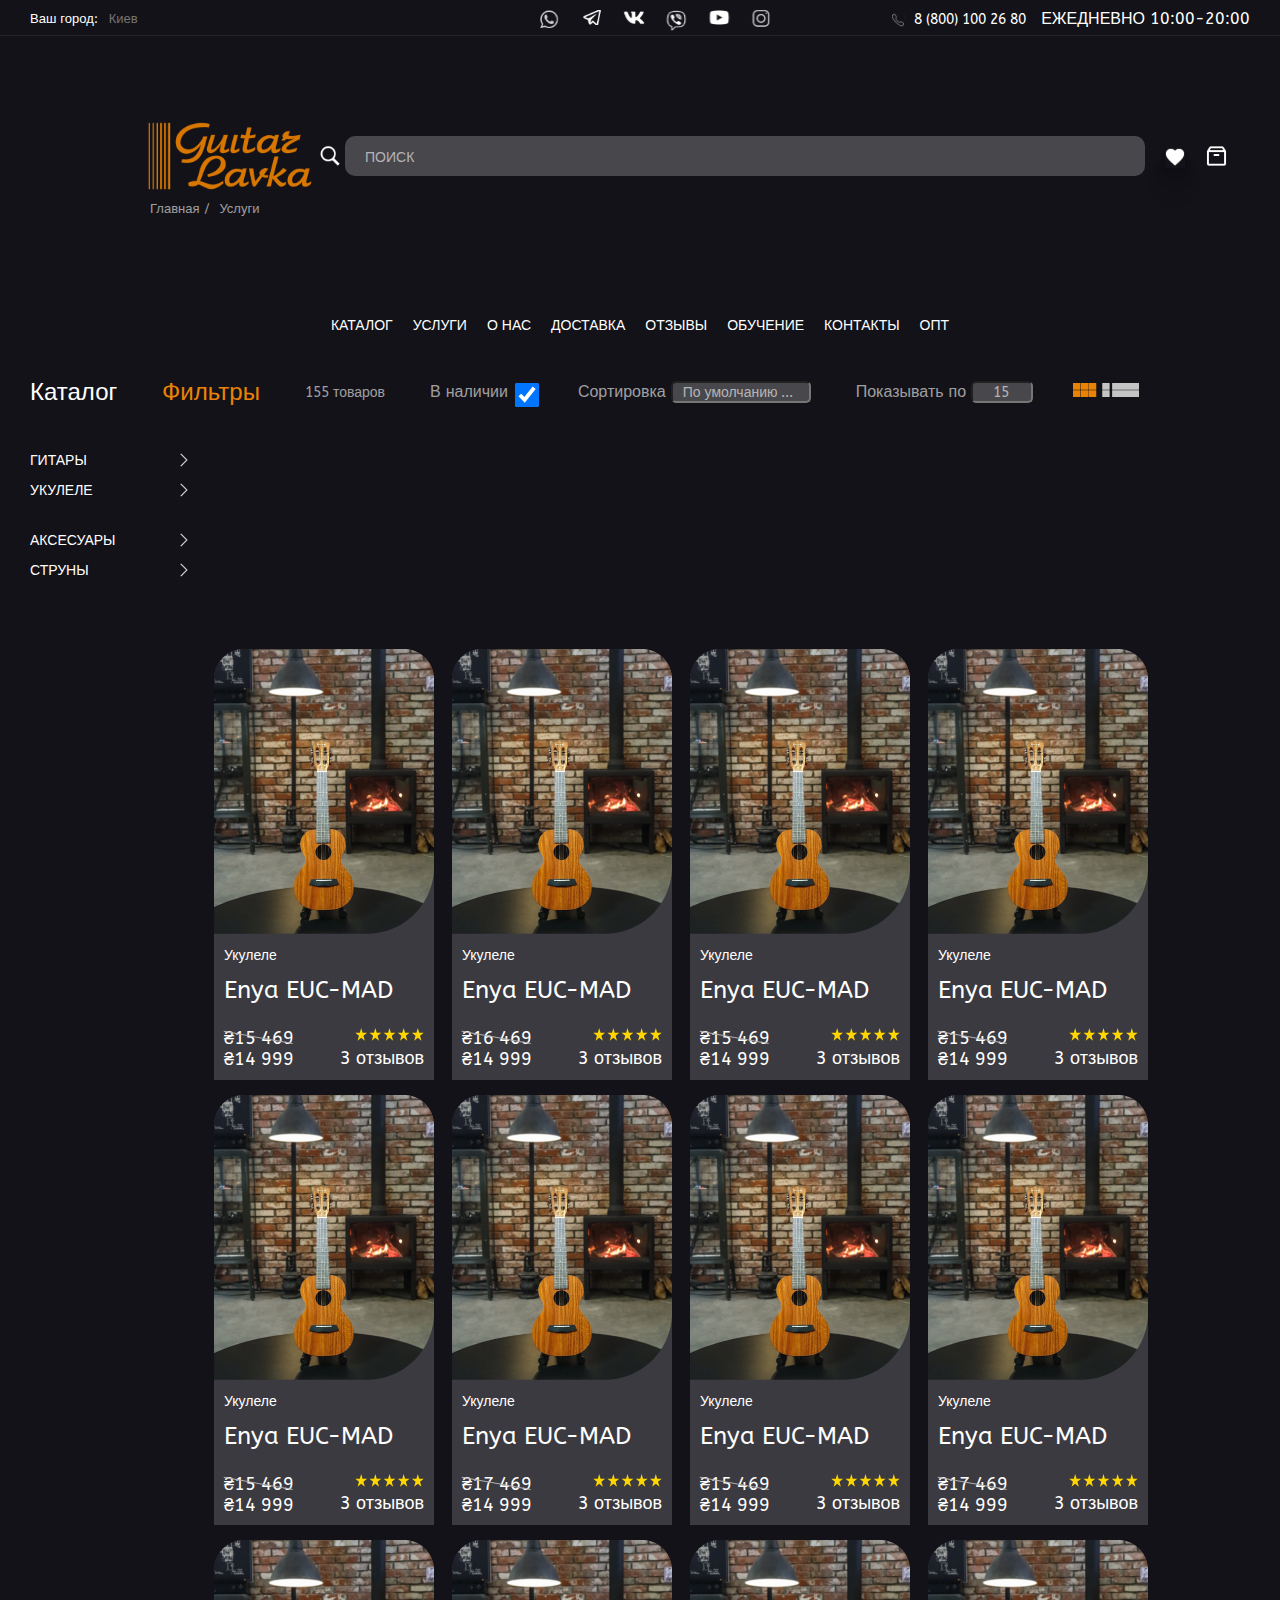
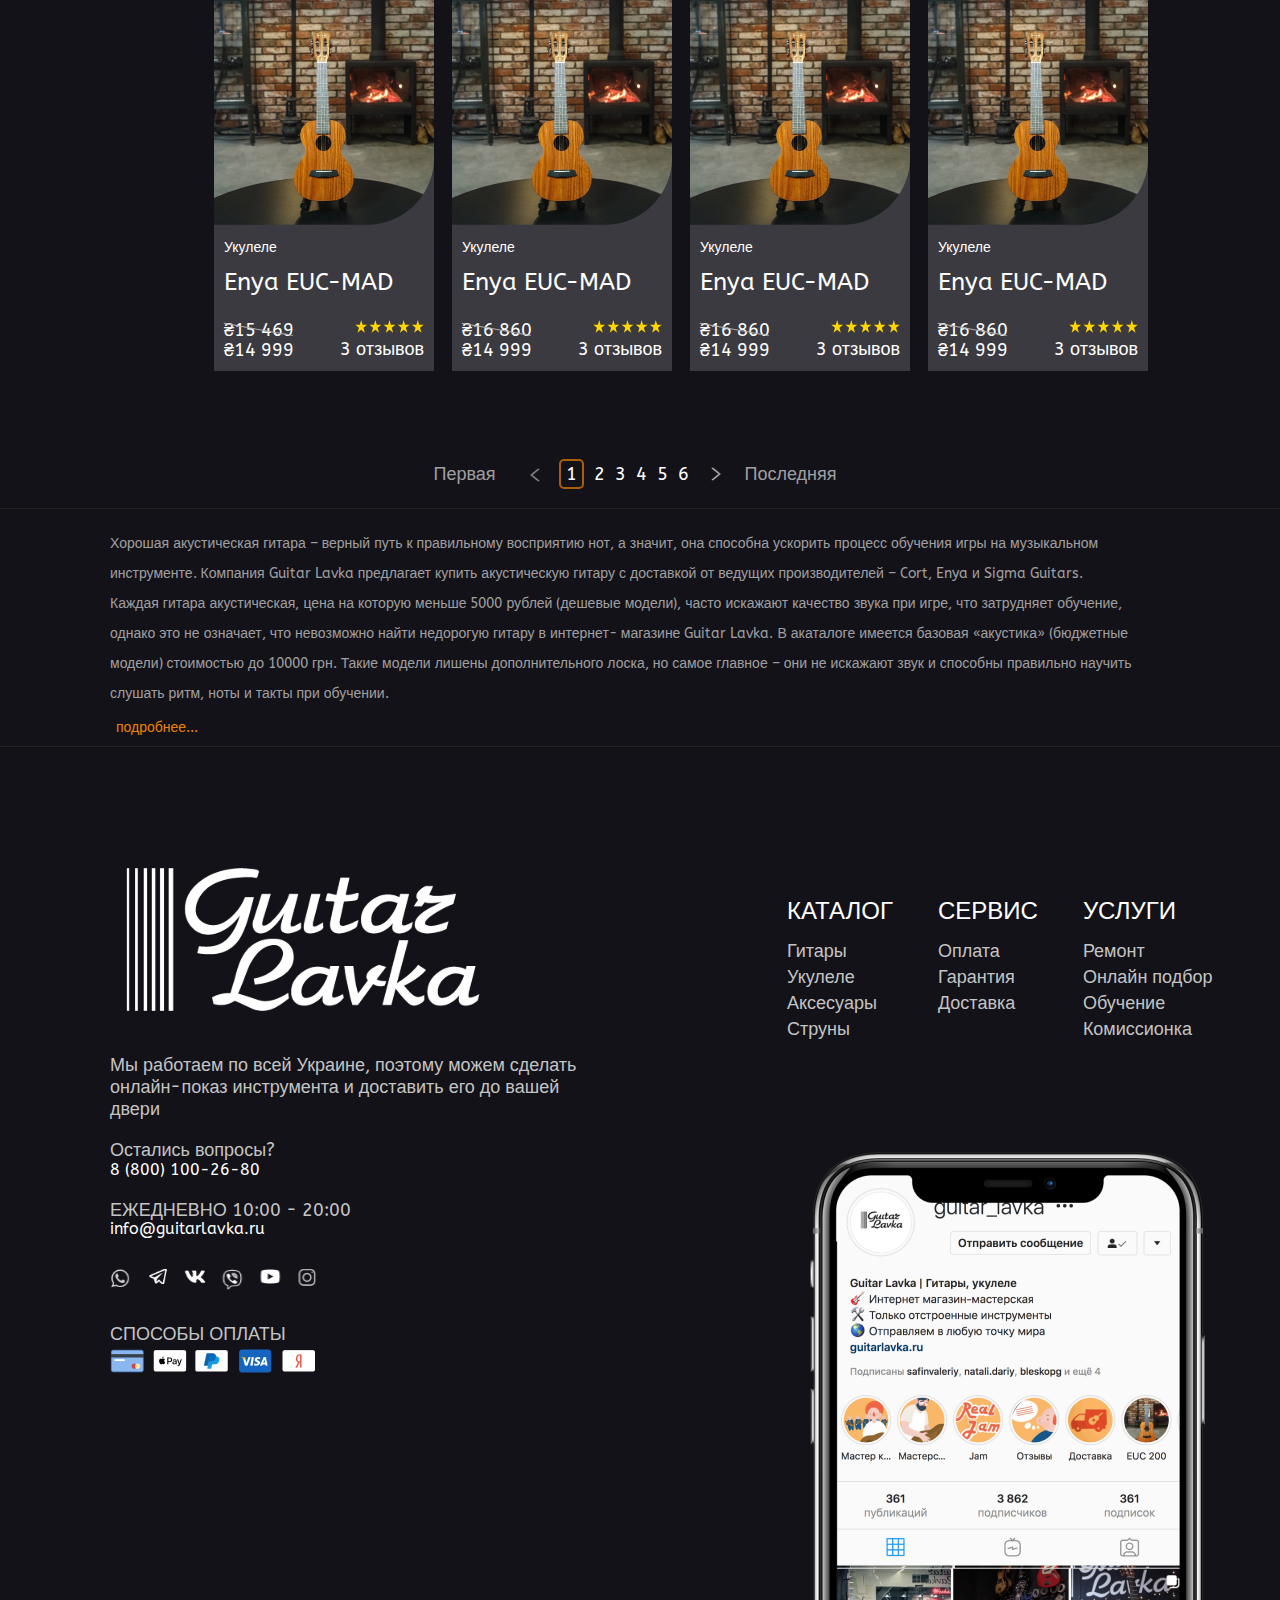
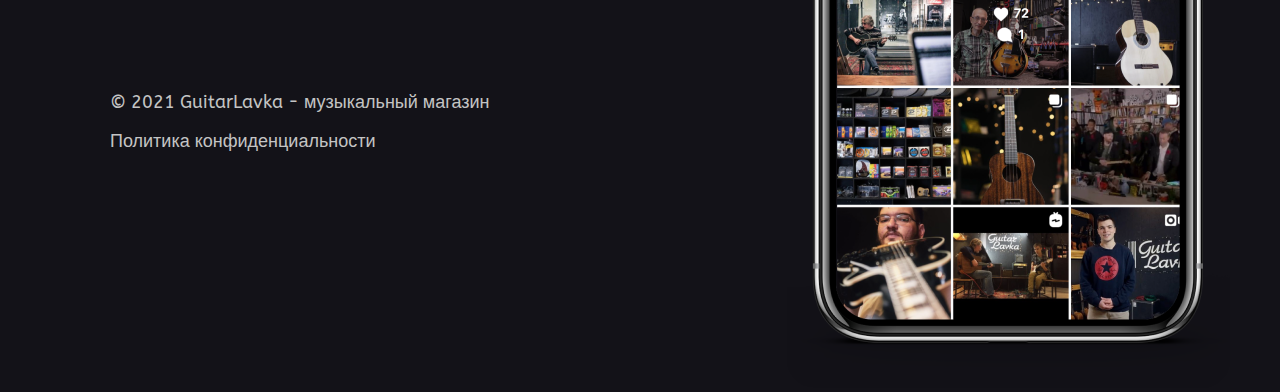
==== catalog.html @ f37e1b44 "Add files via upload" ====
<!DOCTYPE html>
<html lang="ru">

<head>
	<meta charset="UTF-8">
	<meta name="viewport" content="width=device-width, initial-scale=1.0">
	<meta http-equiv="X-UA-Compatible" content="ie=edge">
	<title>Catalog</title>
	<link rel="preconnect" href="https://fonts.googleapis.com">
	<link rel="preconnect" href="https://fonts.gstatic.com" crossorigin>
	<link href="https://fonts.googleapis.com/css2?family=ABeeZee&family=Doppio+One&display=swap" rel="stylesheet">
	<link rel="stylesheet" href="css/style.min.css">
</head>

<body>

	<header class="header">
		<div class="header__content">
			<div class="header__content-input">
				<form action="#" class="header__search-form">Ваш город:
					<input type="text" class="header__input" placeholder="Киев">
				</form>
			</div>
			<div class="header__socials">
				<ul class="header__socials-box">
					<li class="header__socials-list"><a href="#" class="header__socials-link">
							<img src="images/whatsapp.svg" alt="photo" class="footer__socials-img">
						</a></li>
					<li class="header__socials-list"><a href="#" class="header__socials-link">
							<img src="images/telegram.svg" alt="photo" class="footer__socials-img">
						</a></li>
					<li class="header__socials-list"><a href="#" class="header__socials-link">
							<img src="images/vkontakte.svg" alt="photo" class="footer__socials-img">
						</a></li>
					<li class="header__socials-list"><a href="#" class="header__socials-link">
							<img src="images/viber.svg" alt="photo" class="footer__socials-img">
						</a></li>
					<li class="header__socials-list"><a href="#" class="header__socials-link">
							<img src="images/youtube.svg" alt="photo" class="footer__socials-img">
						</a></li>
					<li class="header__socials-list"><a href="#" class="header__socials-link">
							<img src="images/instagram.svg" alt="photo" class="footer__socials-img">
						</a></li>
				</ul>
			</div>
			<div class="header__worktime">
				<a href="tel:88001002680" class="header__worktime-link"> 8 (800) 100 26 80</a> ЕЖЕДНЕВНО 10:00-20:00 </li>
			</div>
		</div>
	</header>
	<section class="header__container">
		<div class="container">
			<div class="header__container-page header__container-catalog">
				<div class="header__page-logo">
					<img src="images/guitar-logo.svg" alt="guitar-logo" class="page-logo page__logo-catalog">
				</div>
				<div class="header__page-box">
					<form action="#" class="header__container-form header__catalog-form">
						<input type="text" class="header__box-input header__catalog-input" placeholder="ПОИСК">
					</form>
				</div>
				<div class="header__page-widget catalog__page-widget">
					<div class="page__widget-heart">
						<img src="images/widget-heart.svg" alt="widget" class="widget-heart" id="root">
					</div>
					<div class="page__widget-box">
						<img src="images/widget-box.svg" alt="widget" class="widgetbox">
					</div>
				</div>
			</div>
			<div class="header-catalog__page-menu">
				<ul class="page-catalog__menu-box">
					<li class="catalog__menu-list">
						<a href="index.html" class="page-catalog__menu-link">Главная</a>
					</li>
					<li class="catalog__menu-list"><span>/</span>
						<a href="#" class="page-catalog__menu-link">Услуги</a>
					</li>
				</ul>
				<nav class="header__page-menu catalog__vertical-menu">
					<ul class="page__menu-box">
						<li class="page__menu-list">
							<a href="catalog.html" class="page__menu-link">КАТАЛОГ</a>
						</li>
						<li class="page__menu-list">
							<a href="#" class="page__menu-link">УСЛУГИ</a>
						</li>
						<li class="page__menu-list">
							<a href="#" class="page__menu-link">О НАС</a>
						</li>
						<li class="page__menu-list">
							<a href="#" class="page__menu-link">ДОСТАВКА</a>
						</li>
						<li class="page__menu-list">
							<a href="#" class="page__menu-link">ОТЗЫВЫ</a>
						</li>
						<li class="page__menu-list">
							<a href="#" class="page__menu-link">ОБУЧЕНИЕ</a>
						</li>
						<li class="page__menu-list">
							<a href="#" class="page__menu-link">КОНТАКТЫ</a>
						</li>
						<li class="page__menu-list">
							<a href="#" class="page__menu-link">ОПТ</a>
						</li>
					</ul>
					<div class="box-menu">
						<div class="btnb not-active">
							<span class="burger__menu"></span>
							<span class="burger__menu"></span>
							<span class="burger__menu"></span>
						</div>
					</div>
				</nav>
			</div>
		</div>
	</section>
<section class="catalog">
		<div class="catalog__content-inner">
			<div class="filters__content-title">
				<h3 class="catalog__caption">Каталог</h3>
			</div>
			<div class="catalog__content-one">
				<div class="catalog__content-sidebar">
					<div class="catalog__content-sidebar--title">
						<h4 class="catalog__title-content">ГИТАРЫ</h4>
					</div>
					<div class="catalog__content-sidebar--img">
						<img src="images/catalog-icon-up.png" alt="photo" class="catalog__content-icon--up">
						<img src="images/catalog-icon-down.png" alt="photo" class="catalog__content-icon--down">
					</div>
				</div>
				<ul class="catalog__content-box--guitar">
					<li class="catalog__content-list">
						<a href="#" class="catalog__content-link">Takamine</a>
					</li>
					<li class="catalog__content-list">
						<a href="#" class="catalog__content-link">Yamaha</a>
					</li>
					<li class="catalog__content-list">
						<a href="#" class="catalog__content-link">Gibson</a>
					</li>
				</ul>
				<div class="catalog__content-sidebar">
					<div class="catalog__content-sidebar--title">
						<h4 class="catalog__title-content">УКУЛЕЛЕ</h4>
					</div>
					<div class="catalog__content-sidebar--img">
						<img src="images/catalog-icon-up.png" alt="photo" class="catalog__content-sidebar--up">
						<img src="images/catalog-icon-down.png" alt="photo" class="catalog__content-sidebar--down">
					</div>
				</div>
				<ul class="catalog__content-box--ukulele">
					<li class="catalog__content-list">
						<a href="#" class="catalog__content-link">Тенор</a>
					</li>
					<li class="catalog__content-list">
						<a href="#" class="catalog__content-link">Сопрано</a>
					</li>
					<li class="catalog__content-list">
						<a href="#" class="catalog__content-link">Концерт</a>
					</li>
				</ul>
			</div>
			<div class="catalog__content-two">
				<div class="catalog__content-sidebar">
					<div class="catalog__content-sidebar--title">
						<h4 class="catalog__title-content">АКСЕСУАРЫ</h4>
					</div>
					<div class="catalog__content-sidebar--img">
						<img src="images/catalog-icon-up.png" alt="photo" class="catalog__content-accessories--up">
						<img src="images/catalog-icon-down.png" alt="photo" class="catalog__content-accessories--down">
					</div>
				</div>
				<ul class="catalog__content-box--accessories">
					<li class="catalog__content-list">
						<a href="#" class="catalog__content-link">медиаторы</a>
					</li>
					<li class="catalog__content-list">
						<a href="#" class="catalog__content-link">каподастры</a>
					</li>
					<li class="catalog__content-list">
						<a href="#" class="catalog__content-link">струны</a>
					</li>
				</ul>
				<div class="catalog__content-sidebar">
					<div class="catalog__content-sidebar--title">
						<h4 class="catalog__title-content">СТРУНЫ</h4>
					</div>
					<div class="catalog__content-sidebar--img">
						<img src="images/catalog-icon-up.png" alt="photo" class="catalog__content-strings--up">
						<img src="images/catalog-icon-down.png" alt="photo" class="catalog__content-strings--down">
					</div>
				</div>
				<ul class="catalog__content-box--strings">
					<li class="catalog__content-list">
						<a href="#" class="catalog__content-link">Жильные</a>
					</li>
					<li class="catalog__content-list">
						<a href="#" class="catalog__content-link">Синтетические</a>
					</li>
					<li class="catalog__content-list">
						<a href="#" class="catalog__content-link">Нейлоновые</a>
					</li>
				</ul>
			</div>
		</div>
	</section>
		
	<section class="filters">
		<div class="container">
			<div class="filters__content">
				<div class="filters__content-title">
					<h3 class="filters__title">Фильтры</h3>
				</div>
				<div class="filters__content-text">
					<p class="filters__text">155 товаров</p>
				</div>
				<label for="checkbox" class="filters__label">В наличии
					<input class="filters__input-label" type="checkbox" checked="checked">
				</label>
				<form class="filters__form-text">Сортировка
					<input class="filters__input-text" type="text" placeholder="По умолчанию ...">
				</form>
				<form class="filters__form-number">Показывать по
					<input class="filters__input-number" type="number" min="1" max="30" placeholder="15">
				</form>
				<div class="filters__switching">
					<a href="catalog.html" class="filters__switching-link">
						<img src="images/switching-left.png" alt="photo" class="filters__switching-img"></a>
					<a href="catalog.html" class="filters__switching-link">
						<img src="images/switching-right.png" alt="photo" class="filters__switching-img"></a>
				</div>
			</div>
		</div>
	</section>
	
	<section class="instruments">
		<div class="container">
			<div class="instruments__content">
				<div class="goods__slider-inner">
					<a href="#" class="goods__slider-inner--link">
					<img src="images/goods-slider.png" alt="goods slider" class="goods__slider-img">
					</a>
					<div class="goods__slider-inner--page">
						<h6 class="goods__slider-subtitle">Укулеле </h6>
						<h3 class="goods__slider-title">Enya EUC-MAD</h3>
						<div class="goods__price-box--inner">
							<div class="goods__price-box">
								<p class="goods__slider-text goods__slider-text--del">₴15 469</p>
								<p class="goods__slider-text">₴14 999</p>
							</div>
							<div class="goods__price-stars">
								<img src="images/stars.svg" alt="stars" class="goods__slider-img">
								<p class="goods__slider-text">3 отзывов</p>
							</div>
						</div>
					</div>
				</div>
				<div class="goods__slider-inner">
					<a href="#" class="goods__slider-inner--link">
					<img src="images/goods-slider.png" alt="goods slider" class="goods__slider-img">
					</a>
					<div class="goods__slider-inner--page">
						<h6 class="goods__slider-subtitle">Укулеле </h6>
						<h3 class="goods__slider-title">Enya EUC-MAD</h3>
						<div class="goods__price-box--inner">
							<div class="goods__price-box">
								<p class="goods__slider-text goods__slider-text--del">₴16 469</p>
								<p class="goods__slider-text">₴14 999</p>
							</div>
							<div class="goods__price-stars">
								<img src="images/stars.svg" alt="stars" class="goods__slider-img">
								<p class="goods__slider-text">3 отзывов</p>
							</div>
						</div>
					</div>
				</div>
				<div class="goods__slider-inner">
					<a href="#" class="goods__slider-inner--link">
					<img src="images/goods-slider.png" alt="goods slider" class="goods__slider-img">
					</a>
					<div class="goods__slider-inner--page">
						<h6 class="goods__slider-subtitle">Укулеле </h6>
						<h3 class="goods__slider-title">Enya EUC-MAD</h3>
						<div class="goods__price-box--inner">
							<div class="goods__price-box">
								<p class="goods__slider-text goods__slider-text--del">₴15 469</p>
								<p class="goods__slider-text">₴14 999</p>
							</div>
							<div class="goods__price-stars">
								<img src="images/stars.svg" alt="stars" class="goods__slider-img">
								<p class="goods__slider-text">3 отзывов</p>
							</div>
						</div>
					</div>
				</div>
				<div class="goods__slider-inner">
					<a href="#" class="goods__slider-inner--link">
					<img src="images/goods-slider.png" alt="goods slider" class="goods__slider-img">
					</a>
					<div class="goods__slider-inner--page">
						<h6 class="goods__slider-subtitle">Укулеле </h6>
						<h3 class="goods__slider-title">Enya EUC-MAD</h3>
						<div class="goods__price-box--inner">
							<div class="goods__price-box">
								<p class="goods__slider-text goods__slider-text--del">₴15 469</p>
								<p class="goods__slider-text">₴14 999</p>
							</div>
							<div class="goods__price-stars">
								<img src="images/stars.svg" alt="stars" class="goods__slider-img">
								<p class="goods__slider-text">3 отзывов</p>
							</div>
						</div>
					</div>
				</div>
				<div class="goods__slider-inner">
					<a href="#" class="goods__slider-inner--link">
					<img src="images/goods-slider.png" alt="goods slider" class="goods__slider-img">
					</a>
					<div class="goods__slider-inner--page">
						<h6 class="goods__slider-subtitle">Укулеле </h6>
						<h3 class="goods__slider-title">Enya EUC-MAD</h3>
						<div class="goods__price-box--inner">
							<div class="goods__price-box">
								<p class="goods__slider-text goods__slider-text--del">₴15 469</p>
								<p class="goods__slider-text">₴14 999</p>
							</div>
							<div class="goods__price-stars">
								<img src="images/stars.svg" alt="stars" class="goods__slider-img">
								<p class="goods__slider-text">3 отзывов</p>
							</div>
						</div>
					</div>
				</div>
				<div class="goods__slider-inner">
					<a href="#" class="goods__slider-inner--link">
					<img src="images/goods-slider.png" alt="goods slider" class="goods__slider-img">
					</a>
					<div class="goods__slider-inner--page">
						<h6 class="goods__slider-subtitle">Укулеле </h6>
						<h3 class="goods__slider-title">Enya EUC-MAD</h3>
						<div class="goods__price-box--inner">
							<div class="goods__price-box">
								<p class="goods__slider-text goods__slider-text--del">₴17 469</p>
								<p class="goods__slider-text">₴14 999</p>
							</div>
							<div class="goods__price-stars">
								<img src="images/stars.svg" alt="stars" class="goods__slider-img">
								<p class="goods__slider-text">3 отзывов</p>
							</div>
						</div>
					</div>
				</div>
				<div class="goods__slider-inner">
					<a href="#" class="goods__slider-inner--link">
					<img src="images/goods-slider.png" alt="goods slider" class="goods__slider-img">
					</a>
					<div class="goods__slider-inner--page">
						<h6 class="goods__slider-subtitle">Укулеле </h6>
						<h3 class="goods__slider-title">Enya EUC-MAD</h3>
						<div class="goods__price-box--inner">
							<div class="goods__price-box">
								<p class="goods__slider-text goods__slider-text--del">₴15 469</p>
								<p class="goods__slider-text">₴14 999</p>
							</div>
							<div class="goods__price-stars">
								<img src="images/stars.svg" alt="stars" class="goods__slider-img">
								<p class="goods__slider-text">3 отзывов</p>
							</div>
						</div>
					</div>
				</div>
				<div class="goods__slider-inner">
					<a href="#" class="goods__slider-inner--link">
					<img src="images/goods-slider.png" alt="goods slider" class="goods__slider-img">
					</a>
					<div class="goods__slider-inner--page">
						<h6 class="goods__slider-subtitle">Укулеле </h6>
						<h3 class="goods__slider-title">Enya EUC-MAD</h3>
						<div class="goods__price-box--inner">
							<div class="goods__price-box">
								<p class="goods__slider-text goods__slider-text--del">₴17 469</p>
								<p class="goods__slider-text">₴14 999</p>
							</div>
							<div class="goods__price-stars">
								<img src="images/stars.svg" alt="stars" class="goods__slider-img">
								<p class="goods__slider-text">3 отзывов</p>
							</div>
						</div>
					</div>
				</div>
				<div class="goods__slider-inner">
					<a href="#" class="goods__slider-inner--link">
					<img src="images/goods-slider.png" alt="goods slider" class="goods__slider-img">
					</a>
					<div class="goods__slider-inner--page">
						<h6 class="goods__slider-subtitle">Укулеле </h6>
						<h3 class="goods__slider-title">Enya EUC-MAD</h3>
						<div class="goods__price-box--inner">
							<div class="goods__price-box">
								<p class="goods__slider-text goods__slider-text--del">₴15 469</p>
								<p class="goods__slider-text">₴14 999</p>
							</div>
							<div class="goods__price-stars">
								<img src="images/stars.svg" alt="stars" class="goods__slider-img">
								<p class="goods__slider-text">3 отзывов</p>
							</div>
						</div>
					</div>
				</div>
				<div class="goods__slider-inner">
					<a href="#" class="goods__slider-inner--link">
					<img src="images/goods-slider.png" alt="goods slider" class="goods__slider-img">
					</a>
					<div class="goods__slider-inner--page">
						<h6 class="goods__slider-subtitle">Укулеле </h6>
						<h3 class="goods__slider-title">Enya EUC-MAD</h3>
						<div class="goods__price-box--inner">
							<div class="goods__price-box">
								<p class="goods__slider-text goods__slider-text--del">₴16 860</p>
								<p class="goods__slider-text">₴14 999</p>
							</div>
							<div class="goods__price-stars">
								<img src="images/stars.svg" alt="stars" class="goods__slider-img">
								<p class="goods__slider-text">3 отзывов</p>
							</div>
						</div>
					</div>
				</div>
				<div class="goods__slider-inner">
					<a href="#" class="goods__slider-inner--link">
					<img src="images/goods-slider.png" alt="goods slider" class="goods__slider-img">
					</a>
					<div class="goods__slider-inner--page">
						<h6 class="goods__slider-subtitle">Укулеле </h6>
						<h3 class="goods__slider-title">Enya EUC-MAD</h3>
						<div class="goods__price-box--inner">
							<div class="goods__price-box">
								<p class="goods__slider-text goods__slider-text--del">₴16 860</p>
								<p class="goods__slider-text">₴14 999</p>
							</div>
							<div class="goods__price-stars">
								<img src="images/stars.svg" alt="stars" class="goods__slider-img">
								<p class="goods__slider-text">3 отзывов</p>
							</div>
						</div>
					</div>
				</div>
				<div class="goods__slider-inner">
					<a href="#" class="goods__slider-inner--link">
					<img src="images/goods-slider.png" alt="goods slider" class="goods__slider-img">
					</a>
					<div class="goods__slider-inner--page">
						<h6 class="goods__slider-subtitle">Укулеле </h6>
						<h3 class="goods__slider-title">Enya EUC-MAD</h3>
						<div class="goods__price-box--inner">
							<div class="goods__price-box">
								<p class="goods__slider-text goods__slider-text--del">₴16 860</p>
								<p class="goods__slider-text">₴14 999</p>
							</div>
							<div class="goods__price-stars">
								<img src="images/stars.svg" alt="stars" class="goods__slider-img">
								<p class="goods__slider-text">3 отзывов</p>
							</div>
						</div>
					</div>
				</div>
			</div>
			</div>
			<div class="instruments__pages">
				<a href="catalog.html" class="instruments__pages-text--one">Первая</a>
				<a href="#" class="instruments__pages-link--img">
					<img src="images/pages-left.svg" alt="pages left" class="instruments__pages-img--left"></a>
				<ul class="instruments__pages-box">
					<li class="instruments__pages-list">
						<a href="#" class="instruments__pages-link instruments__pages-link--active">1</a>
					</li>
					<li class="instruments__pages-list">
						<a href="catalog.html" class="instruments__pages-link">2</a>
					</li>
					<li class="instruments__pages-list">
						<a href="catalog.html" class="instruments__pages-link">3</a>
					</li>
					<li class="instruments__pages-list">
						<a href="catalog.html" class="instruments__pages-link">4</a>
					</li>
					<li class="instruments__pages-list">
						<a href="catalog.html" class="instruments__pages-link">5</a>
					</li>
					<li class="instruments__pages-list">
						<a href="catalog.html" class="instruments__pages-link">6</a>
					</li>
				</ul>
				<a href="#" class="instruments__pages-link--img">
					<img src="images/pages-right.svg" alt="pages right" class="instruments__pages-img--right"></a>
				<a href="catalog.html" class="instruments__pages-text--last">Последняя</a>
			</div>
	</section>
	
	<section class="media">
			<div class="media__content-container">
				<div class="media__content">
					<img src="images/media-content-bg.png" alt="photo" class="media__content-video--box">
					<div class="media__content-video">
						<p class="text-center">
							<a data-fancybox-plyr href="https://media.w3.org/2010/05/sintel/trailer.mp4">
								<img class="media__poster-video" alt="poster" src="images/poster-video.png"></a>
						</p>
					</div>
					<div class="media__content-desc">
						<h4 class="media__content-desc--title">У НАС ШИРОКИЙ ВЫБОР ИНСТРУМЕНТОВ</h4>
						<ul class="media__content-desc--box">
							<li class="media__content-list  media__content-list--a">Акустические</li>
							<li class="media__content-list  media__content-list--b">Трансакустические</li>
							<li class="media__content-list  media__content-list--c">Электроакустические</li>
							<li class="media__content-list  media__content-list--d">Классические</li>
							<li class="media__content-list  media__content-list--e">Тревел-гитары</li>
							<li class="media__content-list  media__content-list--f">Электрогитары</li>
						</ul>
					</div>
				</div>
			</div>
		</section>
		<section class="section__box-content---text">
			<div class="container">
			<div class="media__content-text">
				<p class="media__content-text--box">Хорошая акустическая гитара – верный путь к правильному восприятию
					нот,
					а значит, она способна ускорить процесс обучения игры на музыкальном инструменте. Компания Guitar
					Lavka
					предлагает купить акустическую гитару с доставкой от ведущих производителей – Cort,
					Enya и Sigma Guitars.<br>
					Каждая гитара акустическая, цена на которую меньше 5000 рублей (дешевые модели), часто искажают
					качество
					звука при игре, что затрудняет обучение, однако это не означает, что невозможно найти недорогую гитару
					в
					интернет- магазине Guitar Lavka. В акаталоге имеется базовая «акустика» (бюджетные модели) стоимостью
					до
					10000 грн. Такие модели лишены дополнительного лоска, но самое главное – они не искажают звук и
					способны правильно научить слушать ритм, ноты и такты при обучении.<br></p>
					<p class="media__content-text--two">Каждая гитара акустическая, цена на которую меньше 5000 рублей (дешевые модели), часто искажают
						качество
						звука при игре, что затрудняет обучение, однако это не означает, что невозможно найти недорогую гитару
						в
						интернет- магазине Guitar Lavka. В акаталоге имеется базовая «акустика» (бюджетные модели) стоимостью
						до
						10000 грн.</p>
				<button type="button" class="media__content-btn">подробнее...</button>
			</div>
		</div>
	</section>
	<footer class="footer">
		<div class="container">
			<div class="footer__content-container footer__catalog-container">
				<div class="footer__content">
					<div class="footer__content-page">
						<img src="images/footer-logo.svg" alt="footer logo" class="footer__content-img">
						<p class="footer__content-text">Мы работаем по всей Украине,
							поэтому можем сделать онлайн-показ
							инструмента и доставить его до вашей двери</p>
						<p class="footer__content-tel">Остались вопросы?</p>
						<a href="tel:88001002680" class="footer__content-tel-link">8 (800) 100-26-80</a>
						<p class="footer__content-tel">ЕЖЕДНЕВНО 10:00 - 20:00</p>
						<a href="mailto:info@guitarlavka.ru" class="footer__content-tel-link">info@guitarlavka.ru</a>
					</div>
					<div class="footer__socials">
						<ul class="footer__socials-box">
							<li class="footer__socials-list"><a href="#" class="footer__socials-link">
									<img src="images/whatsapp.svg" alt="photo" class="header__socials-img">
								</a></li>
							<li class="footer__socials-list"><a href="#" class="footer__socials-link">
									<img src="images/telegram.svg" alt="photo" class="header__socials-img">
								</a></li>
							<li class="footer__socials-list"><a href="#" class="footer__socials-link">
									<img src="images/vkontakte.svg" alt="photo" class="header__socials-img">
								</a></li>
							<li class="footer__socials-list"><a href="#" class="footer__socials-link">
									<img src="images/viber.svg" alt="photo" class="header__socials-img">
								</a></li>
							<li class="footer__socials-list"><a href="#" class="footer__socials-link">
									<img src="images/youtube.svg" alt="photo" class="header__socials-img">
								</a></li>
							<li class="footer__socials-list"><a href="#" class="footer__socials-link">
									<img src="images/instagram.svg" alt="photo" class="header__socials-img">
								</a></li>
						</ul>
					</div>
					<div class="footer__content-repayment">
						<h5 class="footer__content-repayment--title">СПОСОБЫ ОПЛАТЫ</h5>
						<ul class="footer__content-repayment--box">
							<li class="footer__content-repayment--list">
								<a href="#" class="footer__content-repayment--link">
									<img src="images/repayment-master-cart.png" alt="repayment"
										class="footer__content-repayment--img"></a>
							</li>
							<li class="footer__content-repayment--list">
								<a href="#" class="footer__content-repayment--link">
									<img src="images/repayment-pay.png" alt="repayment"
										class="footer__content-repayment--img"></a>
							</li>
							<li class="footer__content-repayment--list">
								<a href="#" class="footer__content-repayment--link">
									<img src="images/repayment-paypal.png" alt="repayment"
										class="footer__content-repayment--img"></a>
							</li>
							<li class="footer__content-repayment--list">
								<a href="#" class="footer__content-repayment--link">
									<img src="images/repayment-visa.png" alt="repayment"
										class="footer__content-repayment--img"></a>
							</li>
							<li class="footer__content-repayment--list">
								<a href="#" class="footer__content-repayment--link">
									<img src="images/repayment-yandex.png" alt="repayment"
										class="footer__content-repayment--img"></a>
							</li>
						</ul>
					</div>
					<div class="footer__privacy-policy">
						<p class="footer__privacy-policy-text">© 2021 GuitarLavka - музыкальный магазин
						</p>
						<a href="#" class="footer__privacy-policy-link">
							Политика конфиденциальности
						</a>
					</div>
				</div>
				<div class="footer__content-inner">
					<div class="footer__content-inner-menu">
						<div class="footer__content-inner">
							<h4 class="footer__content-catalog--title">КАТАЛОГ</h4>
							<ul class="footer__content-catalog--box">
								<li class="footer__content-catalog--list">
									<a href="#" class="footer__content-catalog--link">Гитары</a>
								</li>
								<li class="footer__content-catalog--list">
									<a href="#" class="footer__content-catalog--link">Укулеле</a>
								</li>
								<li class="footer__content-catalog--list">
									<a href="#" class="footer__content-catalog--link">Аксесуары</a>
								</li>
								<li class="footer__content-catalog--list">
									<a href="#" class="footer__content-catalog--link">Струны</a>
								</li>
							</ul>
						</div>
						<div class="footer__content-inner">
							<h4 class="footer__content-catalog--title">СЕРВИС</h4>
							<ul class="footer__content-catalog--box">
								<li class="footer__content-catalog--list">
									<a href="#" class="footer__content-catalog--link">Оплата</a>
								</li>
								<li class="footer__content-catalog--list">
									<a href="#" class="footer__content-catalog--link">Гарантия</a>
								</li>
								<li class="footer__content-catalog--list">
									<a href="#" class="footer__content-catalog--link">Доставка</a>
								</li>
							</ul>
						</div>
						<div class="footer__content-sinner">
							<h4 class="footer__content-catalog--title">УСЛУГИ</h4>
							<ul class="footer__content-catalog--box">
								<li class="footer__content-catalog--list">
									<a href="#" class="footer__content-catalog--link">Ремонт</a>
								</li>
								<li class="footer__content-catalog--list">
									<a href="#" class="footer__content-catalog--link">Онлайн подбор</a>
								</li>
								<li class="footer__content-catalog--list">
									<a href="#" class="footer__content-catalog--link">Обучение</a>
								</li>
								<li class="footer__content-catalog--list">
									<a href="#" class="footer__content-catalog--link">Комиссионка</a>
								</li>
							</ul>
						</div>
					</div>
					<div class="footer__phone-img">
						<a href="#" class="footer__phone-link">
							<img src="images/footer-phone-img.png" alt="phone photo" class="phone__img">
						</a>
					</div>
				</div>
			</div>
		</div>
	</footer> 




	<script src="https://ajax.googleapis.com/ajax/libs/jquery/3.4.1/jquery.min.js"></script>
	<script src="js/libs.min.js"></script>
	<script src="js/main.js"></script>
</body>

</html>
---- css/style.min.css ----
/*! normalize.css v8.0.1 | MIT License | github.com/necolas/normalize.css */html{line-height:1.15;-webkit-text-size-adjust:100%}body{margin:0}main{display:block}h1{font-size:2em;margin:.67em 0}hr{-webkit-box-sizing:content-box;box-sizing:content-box;height:0;overflow:visible}pre{font-family:monospace,monospace;font-size:1em}a{background-color:transparent}abbr[title]{border-bottom:none;text-decoration:underline;-webkit-text-decoration:underline dotted;text-decoration:underline dotted}b,strong{font-weight:bolder}code,kbd,samp{font-family:monospace,monospace;font-size:1em}small{font-size:80%}sub,sup{font-size:75%;line-height:0;position:relative;vertical-align:baseline}sub{bottom:-0.25em}sup{top:-0.5em}img{border-style:none}button,input,optgroup,select,textarea{font-family:inherit;font-size:100%;line-height:1.15;margin:0}button,input{overflow:visible}button,select{text-transform:none}button,[type=button],[type=reset],[type=submit]{-webkit-appearance:button}button::-moz-focus-inner,[type=button]::-moz-focus-inner,[type=reset]::-moz-focus-inner,[type=submit]::-moz-focus-inner{border-style:none;padding:0}button:-moz-focusring,[type=button]:-moz-focusring,[type=reset]:-moz-focusring,[type=submit]:-moz-focusring{outline:1px dotted ButtonText}fieldset{padding:.35em .75em .625em}legend{-webkit-box-sizing:border-box;box-sizing:border-box;color:inherit;display:table;max-width:100%;padding:0;white-space:normal}progress{vertical-align:baseline}textarea{overflow:auto}[type=checkbox],[type=radio]{-webkit-box-sizing:border-box;box-sizing:border-box;padding:0}[type=number]::-webkit-inner-spin-button,[type=number]::-webkit-outer-spin-button{height:auto}[type=search]{-webkit-appearance:textfield;outline-offset:-2px}[type=search]::-webkit-search-decoration{-webkit-appearance:none}::-webkit-file-upload-button{-webkit-appearance:button;font:inherit}details{display:block}summary{display:list-item}template{display:none}[hidden]{display:none}.slick-slider{position:relative;display:block;-webkit-box-sizing:border-box;box-sizing:border-box;-webkit-user-select:none;-moz-user-select:none;-ms-user-select:none;user-select:none;-webkit-touch-callout:none;-khtml-user-select:none;-ms-touch-action:pan-y;touch-action:pan-y;-webkit-tap-highlight-color:transparent}.slick-list{position:relative;display:block;overflow:hidden;margin:0;padding:0}.slick-list:focus{outline:none}.slick-list.dragging{cursor:pointer;cursor:hand}.slick-slider .slick-track,.slick-slider .slick-list{-webkit-transform:translate3d(0, 0, 0);-ms-transform:translate3d(0, 0, 0);transform:translate3d(0, 0, 0)}.slick-track{position:relative;top:0;left:0;display:block;margin-left:auto;margin-right:auto}.slick-track:before,.slick-track:after{display:table;content:""}.slick-track:after{clear:both}.slick-loading .slick-track{visibility:hidden}.slick-slide{display:none;float:left;height:100%;min-height:1px}[dir=rtl] .slick-slide{float:right}.slick-slide img{display:block}.slick-slide.slick-loading img{display:none}.slick-slide.dragging img{pointer-events:none}.slick-initialized .slick-slide{display:block}.slick-loading .slick-slide{visibility:hidden}.slick-vertical .slick-slide{display:block;height:auto;border:1px solid transparent}.slick-arrow.slick-hidden{display:none}*,*::after,*::before{-webkit-box-sizing:border-box;box-sizing:border-box}body{font-family:"ABeeZee",sans-serif;font-weight:400;color:#fff;background:#131218;-webkit-tap-highlight-color:transparent}button{background:transparent;border:none;color:#fff}.container{max-width:1090px;padding:0 15px;margin:0 auto}* ul,* li{list-style:none}a{text-decoration:none;color:inherit}.header__content{display:-webkit-box;display:-ms-flexbox;display:flex;-webkit-box-pack:justify;-ms-flex-pack:justify;justify-content:space-between;padding:10px 30px 0;border-bottom:1px solid #242424}.header__search-form{font-style:normal;font-weight:400;font-size:13px;line-height:15px}.header__input{background:transparent;border:none;color:#fff;font-style:normal;font-weight:400;font-size:13px;line-height:15px}.header__input::-webkit-input-placeholder{padding-left:5px}.header__input::-moz-placeholder{padding-left:5px}.header__input:-ms-input-placeholder{padding-left:5px}.header__input::-ms-input-placeholder{padding-left:5px}.header__input::placeholder{padding-left:5px}.header__socials-box{display:-webkit-box;display:-ms-flexbox;display:flex;margin:0 auto;position:relative;left:50px}.header__socials-list{margin-left:20px}.header__worktime-link{font-style:normal;font-weight:400;font-size:14px;line-height:17px;margin-right:10px}.header__worktime-link::before{content:url("../images/phone-icon.svg");position:relative;right:5px;top:3px}.header__container-page{display:-webkit-box;display:-ms-flexbox;display:flex;-webkit-box-pack:justify;-ms-flex-pack:justify;justify-content:space-between}.header__page-box{position:relative}.header__container-form::before{content:url("../images/search-icon.svg");display:inline-block;position:absolute;bottom:135px;left:-25px}.catalog__vertical-form::before{content:url("../images/search-icon.svg");display:inline-block;position:absolute;bottom:40px;left:-30px}.header__box-input{margin-top:100px;background:transparent;border:none;color:#fff;font-style:normal;font-weight:400;font-size:14px;position:absolute;line-height:14px}.header__page-widget{display:-webkit-box;display:-ms-flexbox;display:flex;padding-top:100px}.page__widget-heart{margin-right:20px}.widget-heart{font-size:2rem;-webkit-transition:all .1s ease-in;-o-transition:all .1s ease-in;transition:all .1s ease-in;cursor:pointer;gap:.5em;-webkit-box-shadow:0px 1.7px 2.2px rgba(0,0,0,.02),0px 4px 5.3px rgba(0,0,0,.028),0px 7.5px 10px rgba(0,0,0,.035),0px 13.4px 17.9px rgba(0,0,0,.042),0px 25.1px 33.4px rgba(0,0,0,.05),0px 60px 80px rgba(0,0,0,.07);box-shadow:0px 1.7px 2.2px rgba(0,0,0,.02),0px 4px 5.3px rgba(0,0,0,.028),0px 7.5px 10px rgba(0,0,0,.035),0px 13.4px 17.9px rgba(0,0,0,.042),0px 25.1px 33.4px rgba(0,0,0,.05),0px 60px 80px rgba(0,0,0,.07)}.widget-heart:active{-webkit-transform:scale(1.51);-ms-transform:scale(1.51);transform:scale(1.51)}.widgetbox{cursor:pointer}.page__menu-box{display:-webkit-box;display:-ms-flexbox;display:flex;-webkit-box-pack:center;-ms-flex-pack:center;justify-content:center}.page__menu-list{margin-left:20px}.page__menu-link{font-style:normal;font-weight:400;font-size:14px;line-height:17px}.header__slider-pic{background-repeat:no-repeat;background-size:cover;background-position:center top;height:50vh}.header__slider-inner{right:0;left:100px;text-align:left;display:inline-block;position:absolute;margin:140px auto;max-width:270px}.header__slider-title{font-style:normal;font-weight:400;font-size:36px;line-height:40px;color:#8f8f8f;margin:0}.header__slider-subtitle{font-style:normal;font-weight:400;font-size:18px;color:#8f8f8f;margin:0}.header__slider-text{font-style:normal;font-weight:400;font-size:18px;line-height:30px;color:#8f8f8f}.header__slider-btn{font-style:normal;font-weight:400;font-size:14px;line-height:16px;color:#fff;background:rgba(216,119,0,.74);border-radius:5px;padding:10px 15px}.slider-arrows__right{position:absolute;z-index:10;top:50%;left:175px;cursor:pointer}.slider-arrows__left{right:160px;top:50%;position:absolute;cursor:pointer}.benefits__content{display:-webkit-box;display:-ms-flexbox;display:flex;-webkit-box-pack:center;-ms-flex-pack:center;justify-content:center;margin:20px;z-index:11}.content__box-guitar{background-repeat:no-repeat;background-size:cover;background-position:center;position:relative;width:515px;height:305px;margin:20px 20px 0 0;z-index:15}.content__box-guitar--inner{text-align:center;padding-top:40px;z-index:20}.content__box-mediator--link{opacity:.5;-webkit-transition:all 2s,ease-in 1.5s;-o-transition:all 2s,ease-in 1.5s;transition:all 2s,ease-in 1.5s}.content__box-mediator--link:hover{content:url(../images/mediator-bg-end.png);max-width:128px;opacity:1}.benefits__container-img{width:100%;height:60vh;margin-top:-10%}.benefits__img{margin:0 auto;display:inherit;position:relative;bottom:-40%}.box__title{text-align:center;font-style:normal;font-weight:400;font-size:36px;line-height:50px;width:370px;border-bottom:2px solid #d87700;margin:30px auto}.goods__slider-inner{max-width:83%;cursor:pointer;display:inline-block;background:#3b3a40;border-radius:30px 30px 0px 0px}.goods__slider-inner--page{padding:0 10px 10px}.goods__slider-subtitle{font-style:normal;font-weight:400;font-size:14px;line-height:35px;margin:0}.goods__slider-title{font-style:normal;font-weight:400;font-size:24px;line-height:35px;margin:0}.goods__price-box--inner{display:-webkit-box;display:-ms-flexbox;display:flex;margin-top:20px;position:relative}.goods__slider-text{font-style:normal;font-weight:400;font-size:18px;margin:0}.goods__slider-text--del::before{border-bottom:1px solid #b1b0b3;position:absolute;content:"";width:35%;height:24%;-webkit-transform:rotate(10deg);-ms-transform:rotate(10deg);transform:rotate(10deg)}.goods__price-stars{margin:0 auto;position:absolute;text-align:right;right:0}.slider-arrows__right--goods{position:absolute;z-index:10;top:50%;left:-55px;cursor:pointer}.slider-arrows__left--goods{right:0;top:50%;position:absolute;cursor:pointer}.slider__dots{margin:30px 0 0;text-align:center;list-style:none}.slider__dots li{list-style:none;display:inline-block;margin:0 10px;overflow:hidden;border-bottom:3px solid #3b3a40}.slider__dots .slick-active{border-color:#fff;background:#fff}.slider__dots img{display:block}.slick-dots{list-style:none}.slick-dots li{overflow:hidden;cursor:pointer;width:30px;height:1px}.slick-dots li button{display:none}.services__content{-webkit-transition:all 1s,ease-in 2s;-o-transition:all 1s,ease-in 2s;transition:all 1s,ease-in 2s}.services__content-box{display:-webkit-box;display:-ms-flexbox;display:flex;-webkit-box-pack:center;-ms-flex-pack:center;justify-content:center;-webkit-transition:all 2s,ease-in 1.5s;-o-transition:all 2s,ease-in 1.5s;transition:all 2s,ease-in 1.5s;opacity:.8}.services__content-img{background-size:cover;background-repeat:no-repeat;background-position:center;-webkit-transition:all 2s,ease-in 1.5s;-o-transition:all 2s,ease-in 1.5s;transition:all 2s,ease-in 1.5s;position:relative;margin-left:20px;width:250px;height:400px}.services__content-img:hover .services__content-text,.services__content-img:hover .services__content-btn{display:block}.services__content-img:hover .services__content-title{display:none}.services__content-title{position:absolute;text-align:center;margin:0 auto;cursor:pointer;bottom:0;left:0;right:0;font-style:normal;font-weight:400;font-size:24px;line-height:35px;background:rgba(19,18,24,.8);padding:15px 20px;display:block}.services__content-text{font-style:normal;font-weight:400;font-size:18px;line-height:30px;padding:20px 15px 0;position:relative;margin:0 auto;height:100%;display:none;background:rgba(19,18,24,.8)}.services__content-btn{position:absolute;bottom:15px;margin:0 auto;left:0;right:0;text-align:center;font-style:normal;font-weight:400;font-size:18px;line-height:30px;color:#ea8305;display:none}.services__holder-img{background-size:cover;background-repeat:no-repeat;background-position:center;position:relative;height:330px;max-width:980px;margin-top:130px}.services__holder-regestration{width:585px;height:230px;position:absolute;right:-20%;top:45px;color:#000;background:#fcf7f2;-webkit-box-shadow:0px 4px 4px rgba(0,0,0,.25);box-shadow:0px 4px 4px rgba(0,0,0,.25);border-radius:30px}.services__holder-subtitle{font-style:normal;font-weight:400;font-size:18px;text-align:center;color:#3b3a40;margin:25px auto 0}.services__holder-title{font-style:normal;font-weight:400;font-size:48px;text-align:center;color:#cc7408;margin:0}.services__holder-text{font-style:normal;font-weight:400;font-size:14px;text-align:center;color:#bfb9b1}.services__holder-form{text-align:center;margin:0 auto;right:26px}.services__holder-input{width:350px;height:43px;border:none;background:#f2eae0;-webkit-box-shadow:inset 0px 4px 4px rgba(0,0,0,.25);box-shadow:inset 0px 4px 4px rgba(0,0,0,.25);border-radius:5px}.services__holder-btn{position:absolute;border:none;cursor:pointer}.services__holder-btn-img{border:none;background:#cc7408;position:absolute;border-radius:5px;padding:5px 15px}.services__holder-text-tiny{font-style:italic;font-weight:400;font-size:14px;color:rgba(196,196,196,.6);text-align:center;position:absolute;margin-top:5px;left:0;right:0}.footer__content-container{display:-webkit-box;display:-ms-flexbox;display:flex;margin-top:170px}.footer__catalog-container{margin-top:100px}.footer__content{position:relative;margin-right:200px}.footer__content-text{font-style:normal;font-weight:400;font-size:18px;line-height:22px;color:#c4c4c4;width:477px}.footer__content-tel{font-style:normal;font-weight:400;font-size:18px;color:#c4c4c4;margin:20px auto 0}.footer__socials-box{display:-webkit-box;display:-ms-flexbox;display:flex;padding:0;margin-top:30px}.footer__socials-list+.footer__socials-list{margin-left:15px}.footer__content-repayment--title{font-style:normal;font-weight:400;font-size:18px;color:#c4c4c4;margin:30px auto 0}.footer__content-repayment--box{display:-webkit-box;display:-ms-flexbox;display:flex;-webkit-box-align:center;-ms-flex-align:center;align-items:center;padding:0;margin:0 auto}.footer__content-repayment--list{margin-right:8px}.footer__privacy-policy{position:absolute;bottom:240px}.footer__privacy-policy-text{font-style:normal;font-weight:400;font-size:18px;line-height:21px;color:#c4c4c4}.footer__privacy-policy-link{font-style:normal;font-weight:400;font-size:18px;line-height:21px;color:#c4c4c4}.footer__content-inner-menu{display:-webkit-box;display:-ms-flexbox;display:flex}.footer__content-inner{margin-right:45px}.footer__content-catalog--title{font-style:normal;font-weight:400;font-size:24px;line-height:28px;color:#fff;margin:50px auto 0}.footer__content-catalog--box{padding:0}.footer__content-catalog--list{margin-top:5px}.footer__content-catalog--link{font-style:normal;font-weight:400;font-size:18px;line-height:21px;color:#c4c4c4}.footer__phone-img{margin-top:90px}.header__catalog-form::before{bottom:45px;margin-left:20px}.header__catalog-input{width:800px;height:40px;border-radius:10px;position:relative;background:#48474c;margin-left:20px;font-style:normal;font-weight:400;font-size:17px;line-height:17px;padding:0 10px}.header__catalog-input::-webkit-input-placeholder{font-size:14px;padding:0 10px;color:rgba(255,255,255,.6)}.header__catalog-input::-moz-placeholder{font-size:14px;padding:0 10px;color:rgba(255,255,255,.6)}.header__catalog-input:-ms-input-placeholder{font-size:14px;padding:0 10px;color:rgba(255,255,255,.6)}.header__catalog-input::-ms-input-placeholder{font-size:14px;padding:0 10px;color:rgba(255,255,255,.6)}.header__catalog-input::placeholder{font-size:14px;padding:0 10px;color:rgba(255,255,255,.6)}.page__logo-catalog{width:190px;margin-top:50px;margin-left:25px}.catalog__page-widget{padding-top:110px;margin-left:20px}.header__container-catalog{height:180px;-webkit-box-pack:none;-ms-flex-pack:none;justify-content:none}.page-catalog__menu-box{display:-webkit-box;display:-ms-flexbox;display:flex;margin-top:-15px}.catalog__menu-list{font-style:normal;font-weight:400;font-size:13px;line-height:15px;color:rgba(255,255,255,.6)}.catalog__menu-list span{padding:0 5px}.catalog__content-inner{float:left;margin-left:30px;width:132px}.catalog__caption{font-style:normal;font-weight:400;font-size:24px;line-height:35px}.catalog__content-one{width:212px}.catalog__content-box{padding:0;position:relative}.catalog__title-content{font-style:normal;font-weight:400;font-size:14px;line-height:17px}.catalog__content-sidebar{display:-webkit-box;display:-ms-flexbox;display:flex;height:20px;margin-top:10px}.catalog__content-sidebar--img{height:30px}.catalog__content-list{margin-top:10px}.catalog__content-link{font-style:normal;font-weight:400;font-size:14px;line-height:30px;color:#c4c4c4}.catalog__content-link:hover{-webkit-transition:all .7s,ease-in .5s;-o-transition:all .7s,ease-in .5s;transition:all .7s,ease-in .5s;color:#ea8305}.catalog__content-box--guitar,.catalog__content-box--ukulele,.catalog__content-box--accessories,.catalog__content-box--strings{display:none;margin-top:30px;padding:0}.catalog__content-icon--up,.catalog__content-sidebar--up,.catalog__content-accessories--up,.catalog__content-strings--up{position:absolute;left:170px;margin-top:6px;cursor:pointer}.catalog__content-icon--down,.catalog__content-sidebar--down,.catalog__content-accessories--down,.catalog__content-strings--down{position:absolute;left:162px;margin-top:14px;cursor:pointer;display:none}.catalog__content-two{margin-top:30px}.filters__content{display:-webkit-box;display:-ms-flexbox;display:flex;-webkit-box-align:center;-ms-flex-align:center;align-items:center;color:rgba(255,255,255,.6)}.filters__content-title{margin-right:45px}.filters__title{font-style:normal;font-weight:400;font-size:24px;line-height:35px;color:#ea8305}.filters__content-text{margin-right:45px}.filters__text{font-style:normal;font-weight:400;font-size:14px;line-height:17px}.filters__label{margin-right:70px}.filters__input-label{width:24px;height:24px;position:absolute;margin-left:7px}.filters__form-text{margin-right:45px}.filters__input-text{width:140px;background:rgba(196,196,196,.3);border-radius:5px;color:#fff;padding:0 10px}.filters__input-text::-webkit-input-placeholder{font-style:normal;font-weight:400;font-size:14px;line-height:17px;color:rgba(255,255,255,.6)}.filters__input-text::-moz-placeholder{font-style:normal;font-weight:400;font-size:14px;line-height:17px;color:rgba(255,255,255,.6)}.filters__input-text:-ms-input-placeholder{font-style:normal;font-weight:400;font-size:14px;line-height:17px;color:rgba(255,255,255,.6)}.filters__input-text::-ms-input-placeholder{font-style:normal;font-weight:400;font-size:14px;line-height:17px;color:rgba(255,255,255,.6)}.filters__input-text::placeholder{font-style:normal;font-weight:400;font-size:14px;line-height:17px;color:rgba(255,255,255,.6)}.filters__form-number{margin-right:40px}.filters__input-number{width:62px;background:rgba(196,196,196,.3);border-radius:5px;color:rgba(255,255,255,.6);padding:0 20px}.filters__input-number::-webkit-input-placeholder{font-style:normal;font-weight:400;font-size:14px;line-height:17px;color:rgba(255,255,255,.6)}.filters__input-number::-moz-placeholder{font-style:normal;font-weight:400;font-size:14px;line-height:17px;color:rgba(255,255,255,.6)}.filters__input-number:-ms-input-placeholder{font-style:normal;font-weight:400;font-size:14px;line-height:17px;color:rgba(255,255,255,.6)}.filters__input-number::-ms-input-placeholder{font-style:normal;font-weight:400;font-size:14px;line-height:17px;color:rgba(255,255,255,.6)}.filters__input-number::placeholder{font-style:normal;font-weight:400;font-size:14px;line-height:17px;color:rgba(255,255,255,.6)}input[type=number]::-webkit-outer-spin-button,input[type=number]::-webkit-inner-spin-button{-webkit-appearance:none;margin:0}.instruments__content{margin-left:104px}.goods__slider-inner{margin-right:13px;margin-top:15px}.instruments__pages{display:-webkit-box;display:-ms-flexbox;display:flex;-webkit-box-pack:center;-ms-flex-pack:center;justify-content:center;-webkit-box-align:center;-ms-flex-align:center;align-items:center;margin-top:70px;margin-bottom:20px;border-bottom:1px solid #242424}.instruments__pages-text--last,.instruments__pages-text--one{margin-right:10px;font-style:normal;font-weight:400;font-size:18px;line-height:35px;color:rgba(255,255,255,.6)}.instruments__pages-text--last:hover,.instruments__pages-text--one:hover{-webkit-transition:all .1s ease-in .1s;-o-transition:all .1s ease-in .1s;transition:all .1s ease-in .1s;color:rgba(234,131,5,.69)}.instruments__pages-link{margin-right:10px;font-style:normal;font-weight:400;font-size:18px;line-height:35px}.instruments__pages-link:hover{-webkit-transition:all .1s ease-in .1s;-o-transition:all .1s ease-in .1s;transition:all .1s ease-in .1s;color:rgba(234,131,5,.69)}.instruments__pages-link--active{border:2px solid rgba(234,131,5,.69);-webkit-box-sizing:border-box;box-sizing:border-box;border-radius:5px;padding:2px 5px}.instruments__pages-box{display:-webkit-box;display:-ms-flexbox;display:flex;padding:0 0 0 7px}.instruments__pages-img--right{margin-top:10px}.media{background-size:cover;background-repeat:no-repeat;background-position:center top;height:58vh;width:742px;clear:both}.media__content-container{clear:both}.media__content{display:-webkit-box;display:-ms-flexbox;display:flex;margin-bottom:50px}.media__content-video{background-size:cover;background-repeat:no-repeat;background-position:center top;height:46vh;width:504px;position:absolute;padding-left:333px;margin-top:40px}.media__content-desc{min-width:53%;margin-left:300px;margin-top:10px}.media__content-desc--title{font-style:normal;font-weight:400;font-size:31px;line-height:32px}.media__content-desc--box{padding:0 0 0 60px;position:relative}.media__content-list{font-style:normal;font-weight:400;font-size:24px;line-height:35px;color:rgba(255,255,255,.6)}.media__content-list::before{content:"";border-bottom:6px solid #ea8305;position:absolute;width:30px;width:47px;height:19px;margin-left:-60px}.media__content-list--b::before{content:"";border-bottom:5px solid #ea8305;position:absolute;width:30px;width:47px;height:19px;margin-left:-60px}.media__content-list--c::before{content:"";border-bottom:4px solid #ea8305;position:absolute;width:30px;width:47px;height:19px;margin-left:-60px}.media__content-list--d::before{content:"";border-bottom:3px solid #ea8305;position:absolute;width:30px;width:47px;height:19px;margin-left:-60px}.media__content-list--e::before{content:"";border-bottom:2px solid #ea8305;position:absolute;width:30px;width:47px;height:19px;margin-left:-60px}.media__content-list--f::before{content:"";border-bottom:1px solid #ea8305;position:absolute;width:30px;width:47px;height:19px;margin-left:-60px}.section__box-content---text{border-bottom:1px solid #242424;margin-bottom:20px}.media__content-text{position:relative;width:100%;margin-top:130px}.media__content-text--box{font-style:normal;font-weight:400;font-size:14px;line-height:30px;display:inline;color:rgba(255,255,255,.6)}.media__content-text--two{font-style:normal;font-weight:400;font-size:14px;line-height:30px;display:inline;color:rgba(255,255,255,.6);display:none}.media__content-btn{font-style:normal;font-weight:400;font-size:14px;line-height:35px;color:#ea8305;border:none;cursor:pointer;background:transparent}.instruments__vertical-content{display:-webkit-box;display:-ms-flexbox;display:flex;margin-top:15px}.goods__catalog-inner--page{background:rgba(255,255,255,.13);border-radius:0px 0px 40px 0px;position:relative;left:15px;height:340px}.page__widget-heart--catalog{right:34px;top:20px;position:absolute}.widget-heart-click:hover{content:url("../images/widget-heart-click.png")}.goods__catalog-subtitle{font-style:normal;font-weight:400;font-size:14px;margin:15px 0 0 10px}.goods__catalog-title{font-style:normal;font-weight:400;font-size:24px;margin:0 0 0 10px}.goods__catalog-price{font-style:normal;font-weight:400;font-size:18px;color:#fff;margin:35px 0 0 10px}.goods__catalog-text{font-style:normal;font-weight:400;font-size:14px;color:rgba(255,214,0,.6)}.goods__catalog-img{margin:0 0 0 10px}.goods__catalog-holder--img{margin-left:10px}.goods__catalog-holder{display:-webkit-box;display:-ms-flexbox;display:flex}.catalog__holder--img{opacity:.5}.goods__catalog-holder--btn{width:200px;position:relative;top:90px;left:10px}.catalog__holder--link{font-style:normal;font-weight:400;font-size:14px;line-height:35px;padding:10px 15px;border-radius:5px;background:rgba(255,214,0,.6)}.catalog__holder--add{font-style:normal;font-weight:400;font-size:14px;line-height:35px;border-radius:5px;padding:10px 35px 10px 54px;border:1px solid rgba(255,255,255,.6)}.catalog__holder--add::before{content:url("../images/icon-btn.svg");left:20px;top:5px;position:absolute}.catalog__holder-link--tiny{font-style:italic;font-weight:400;font-size:14px;color:rgba(173,173,175,.6)}.catalog__vertical-input{margin-top:5px;background:transparent;border:none;color:#fff;font-style:normal;font-weight:400;font-size:14px;position:absolute;line-height:14px;width:55px;right:5px}.catalog__vertical-menu{margin-top:100px;margin-right:60px}.instruments__card-content{display:-webkit-box;display:-ms-flexbox;display:flex}.instruments__card-img--container{display:-webkit-box;display:-ms-flexbox;display:flex}.instruments__card-img{width:100px}.card__img{margin-top:1px;margin-right:20px}.audio__btn{width:414px;border:1px solid #ffd600;border-radius:5px}.card__img-box{margin-left:10px}.instruments__card-desc{margin-left:40px}.instruments__card-subtitle{font-style:normal;font-weight:400;font-size:14px;line-height:5px;margin:20px 0 0 0}.instruments__card-title{font-style:normal;font-weight:400;font-size:36px;line-height:4px}.audio__pause{width:15px;height:27px;cursor:pointer;left:4px;position:relative}.audio__track{cursor:pointer}.media__content-text{margin:15px 0 0 0}.card__content-text{font-style:normal;font-weight:400;font-size:14px;line-height:7px;margin:0}.card__content-text--two{font-style:normal;font-weight:400;font-size:14px;line-height:23px;margin:0}.card__content-text--price{font-style:normal;font-weight:400;font-size:14px;color:rgba(255,214,0,.6)}.card__content-aside{display:-webkit-box;display:-ms-flexbox;display:flex;-webkit-box-pack:justify;-ms-flex-pack:justify;justify-content:space-between}.card__content-price{font-style:normal;font-weight:400;font-size:36px;margin:0}.card__content-link--btn{font-style:normal;font-weight:400;font-size:18px;background:rgba(255,214,0,.6);border-radius:5px;padding:10px 15px;cursor:pointer}.card__content-social--box{margin-left:85px;margin-top:25px}.card__content-social{margin-bottom:12px}.card__content-social--btn{font-style:normal;font-weight:400;font-size:18px;background:rgba(196,196,196,.13);border-radius:5px;padding:10px 15px;cursor:pointer}.card__content-btn{display:-webkit-box;display:-ms-flexbox;display:flex;-webkit-box-pack:justify;-ms-flex-pack:justify;justify-content:space-between;margin-top:15px}.card__content-btn--left{font-style:normal;font-weight:400;font-size:14px;color:#a1a0a3;cursor:pointer}.card__content-icon--left{cursor:pointer;margin-bottom:-15px}.card__content-icon--right{cursor:pointer;margin-bottom:-22px}.card__content-btn--right{font-style:normal;font-weight:400;font-size:14px;color:#a1a0a3;cursor:pointer;margin-top:7px}.card__column-box{display:-webkit-box;display:-ms-flexbox;display:flex;border:1px solid #fff}.card__section-desc{width:100%;position:relative}.card__section-desc-title{height:15px;display:inline-block}.card__column-box--section{border:1px solid #fff}.card__section-desc--description{background:#131218;-webkit-box-sizing:border-box;box-sizing:border-box;border-radius:30px;width:1001px}.card__section-desc--charecteristics{display:none}.card__section-desc--warranty{display:none}.card__section-desc--delivery{display:none}.card__section-desc--return{display:none}.card__section-desc--list{list-style:disc}.box-menu{border-radius:2px;position:absolute;top:26%;left:94%;z-index:50;-webkit-transform:translate(-50%, -50%);-ms-transform:translate(-50%, -50%);transform:translate(-50%, -50%);width:30px;height:100px;background:transparent;display:none}.btnb{position:absolute;top:50%;left:50%;-webkit-transform:translate(-50%, -50%);-ms-transform:translate(-50%, -50%);transform:translate(-50%, -50%);width:60px;cursor:pointer}.burger__menu{display:block;width:100%;border-radius:3px;height:3px;background:#fff;-webkit-transition:all .3s;-o-transition:all .3s;transition:all .3s;position:relative}.burger__menu+.burger__menu{margin-top:7px}.active .burger__menu:nth-child(1){-webkit-animation:ease .7s top forwards;animation:ease .7s top forwards}.not-active .burger__menu:nth-child(1){-webkit-animation:ease .7s top-2 forwards;animation:ease .7s top-2 forwards}.active .burger__menu:nth-child(2){-webkit-animation:ease .7s scaled forwards;animation:ease .7s scaled forwards}.not-active .burger__menu:nth-child(2){-webkit-animation:ease .7s scaled-2 forwards;animation:ease .7s scaled-2 forwards}.active .burger__menu:nth-child(3){-webkit-animation:ease .7s bottom forwards;animation:ease .7s bottom forwards}.not-active .burger__menu:nth-child(3){-webkit-animation:ease .7s bottom-2 forwards;animation:ease .7s bottom-2 forwards}@-webkit-keyframes top{0%{top:0;-webkit-transform:rotate(0);transform:rotate(0)}50%{top:22px;-webkit-transform:rotate(0);transform:rotate(0)}100%{top:22px;-webkit-transform:rotate(45deg);transform:rotate(45deg)}}@keyframes top{0%{top:0;-webkit-transform:rotate(0);transform:rotate(0)}50%{top:22px;-webkit-transform:rotate(0);transform:rotate(0)}100%{top:22px;-webkit-transform:rotate(45deg);transform:rotate(45deg)}}@-webkit-keyframes top-2{0%{top:22px;-webkit-transform:rotate(45deg);transform:rotate(45deg)}50%{top:22px;-webkit-transform:rotate(0);transform:rotate(0)}100%{top:0;-webkit-transform:rotate(0);transform:rotate(0)}}@keyframes top-2{0%{top:22px;-webkit-transform:rotate(45deg);transform:rotate(45deg)}50%{top:22px;-webkit-transform:rotate(0);transform:rotate(0)}100%{top:0;-webkit-transform:rotate(0);transform:rotate(0)}}@-webkit-keyframes bottom{0%{bottom:0;-webkit-transform:rotate(0);transform:rotate(0)}50%{bottom:22px;-webkit-transform:rotate(0);transform:rotate(0)}100%{bottom:0px;-webkit-transform:rotate(135deg);transform:rotate(135deg)}}@keyframes bottom{0%{bottom:0;-webkit-transform:rotate(0);transform:rotate(0)}50%{bottom:22px;-webkit-transform:rotate(0);transform:rotate(0)}100%{bottom:0px;-webkit-transform:rotate(135deg);transform:rotate(135deg)}}@-webkit-keyframes bottom-2{0%{bottom:22px;-webkit-transform:rotate(145deg);transform:rotate(145deg)}50%{bottom:22px;-webkit-transform:rotate(0);transform:rotate(0)}100%{bottom:0;-webkit-transform:rotate(0);transform:rotate(0)}}@keyframes bottom-2{0%{bottom:22px;-webkit-transform:rotate(145deg);transform:rotate(145deg)}50%{bottom:22px;-webkit-transform:rotate(0);transform:rotate(0)}100%{bottom:0;-webkit-transform:rotate(0);transform:rotate(0)}}@-webkit-keyframes scaled{50%{-webkit-transform:scale(0);transform:scale(0)}100%{-webkit-transform:scale(0);transform:scale(0)}}@keyframes scaled{50%{-webkit-transform:scale(0);transform:scale(0)}100%{-webkit-transform:scale(0);transform:scale(0)}}@-webkit-keyframes scaled-2{0%{-webkit-transform:scale(0);transform:scale(0)}50%{-webkit-transform:scale(0);transform:scale(0)}100%{-webkit-transform:scale(1);transform:scale(1)}}@keyframes scaled-2{0%{-webkit-transform:scale(0);transform:scale(0)}50%{-webkit-transform:scale(0);transform:scale(0)}100%{-webkit-transform:scale(1);transform:scale(1)}}@media(max-width: 1400px){.media{display:none}.catalog__vertical-instruments{margin-top:200px}}@media(max-width: 1300px){.instruments__content{margin-top:200px}}@media(max-width: 1220px){.header__worktime-link{display:none}.header__container-form{margin-left:20px}.header__container-form::before{left:-6px;bottom:136px}.slick-slide img{width:100%}.services__holder-regestration{width:100%;height:230px;position:absolute;right:0;left:0;margin:0 auto}.footer__content-inner-menu{display:none}.footer__content-container{display:block}.footer__content-page{text-align:center}.footer__socials-box,.footer__content-repayment--box{-webkit-box-pack:center;-ms-flex-pack:center;justify-content:center}.footer__privacy-policy{position:relative;bottom:0;text-align:center}.footer__content-repayment--title{text-align:center}.footer__content-text{width:100%}.footer__content{margin-right:0}.footer__phone-img{text-align:center}.header__catalog-input{width:100%}.header__container-form::before{left:-6px;bottom:44px}.filters__content{display:none}.instruments__content{margin-top:250px}.catalog__content-inner{width:90%;margin-bottom:65px}}@media(max-width: 1120px){.benefits__content{display:block}.content__box-guitar{margin:20px auto}.benefits__img{width:550px}}@media(max-width: 950px){.header__worktime{display:none}.header__socials-box{left:0}}@media(max-width: 750px){.page-logo{width:200px}.box-menu{display:block}.page__menu-box{display:block;padding:20px 71px;text-align:center;background:#b16a0d7d;-webkit-backdrop-filter:blur(3px);backdrop-filter:blur(3px);-webkit-transition:all 1s ease-in-out;-o-transition:all 1s ease-in-out;transition:all 1s ease-in-out;border-radius:10px;z-index:10;width:91%;position:absolute;margin-top:-650px}.page__menu-list--active{margin-top:0px}.page__menu-list{margin-top:10px}.header__container-form::before{left:-6px;bottom:45px}.slider-arrows__right{left:15px}.slider-arrows__left{right:35px}.goods__slider-title{font-size:20px}.instruments__content{margin-top:250px;text-align:center;margin-left:0}}@media(max-width: 600px){.header__content{padding:10px 0 0}.header__input{width:50px}.box-menu{left:91%}.content__box-guitar{margin:20px auto;border-radius:20px;-webkit-box-shadow:5px 5px 20px #c27d23,-5px -5px 20px #ccc;box-shadow:5px 5px 20px #c27d23,-5px -5px 20px #ccc;width:100%}.benefits__img{width:100%}.content__box-bg{width:90px}.services__holder-regestration{width:93%}.services__holder-form{margin:0 auto;right:26px;position:relative}.services__content-box{display:block}.services__content-img{margin:55px auto}}@media(max-width: 520px){.slick-slider{text-align:center}.services__holder-input{width:280px}.phone__img{width:320px;margin:10px auto}.footer__content-inner{margin-right:0}.header__catalog-form{display:none}.instruments__pages-text--last,.instruments__pages-text--one{display:none}}@media(max-width: 470px){.header__content{display:block}.header__search-form{margin:8px auto 20px;text-align:center}.header__socials-box{left:-36px;right:0px;margin:0 auto;-webkit-box-pack:center;-ms-flex-pack:center;justify-content:center}.box-menu{left:90%;top:19%}.page__menu-list--active{margin-top:0px}.header__box-input{margin-top:123px}.header__container-form::before{bottom:12px}.header__page-widget{padding-top:122px}.header__slider-pic{background-repeat:no-repeat;background-size:cover;background-position:top center;height:50vh;width:460px}.benefits__img{display:none}.benefits__container-img{height:15vh}.box__title{font-size:30px;width:100%}.services__holder-input{width:250px}.services__holder-text-tiny{font-size:12px}.phone__img{width:277px}.footer__content-img{width:223px}.goods__slider-inner{max-width:83%;background:#3b3a40;margin-bottom:30px;border-radius:30px 30px 30px 30px;-webkit-box-shadow:5px 5px 20px #ad5f32,-5px -5px 20px #ad5f32;box-shadow:5px 5px 20px #ad5f32,-5px -5px 20px #ad5f32}}@media(max-width: 400px){.slider-arrows__right{left:0px;top:93%}.slider-arrows__left{right:5px;top:93%}.box-menu{left:89%;top:19%}.services__holder-input{width:200px}.services__holder-text-tiny{font-size:10px}.services__holder-form{right:30px}.services__holder-title{font-size:35px}.phone__img{width:250px;margin:10px auto}.page__logo-catalog{margin-left:0}}
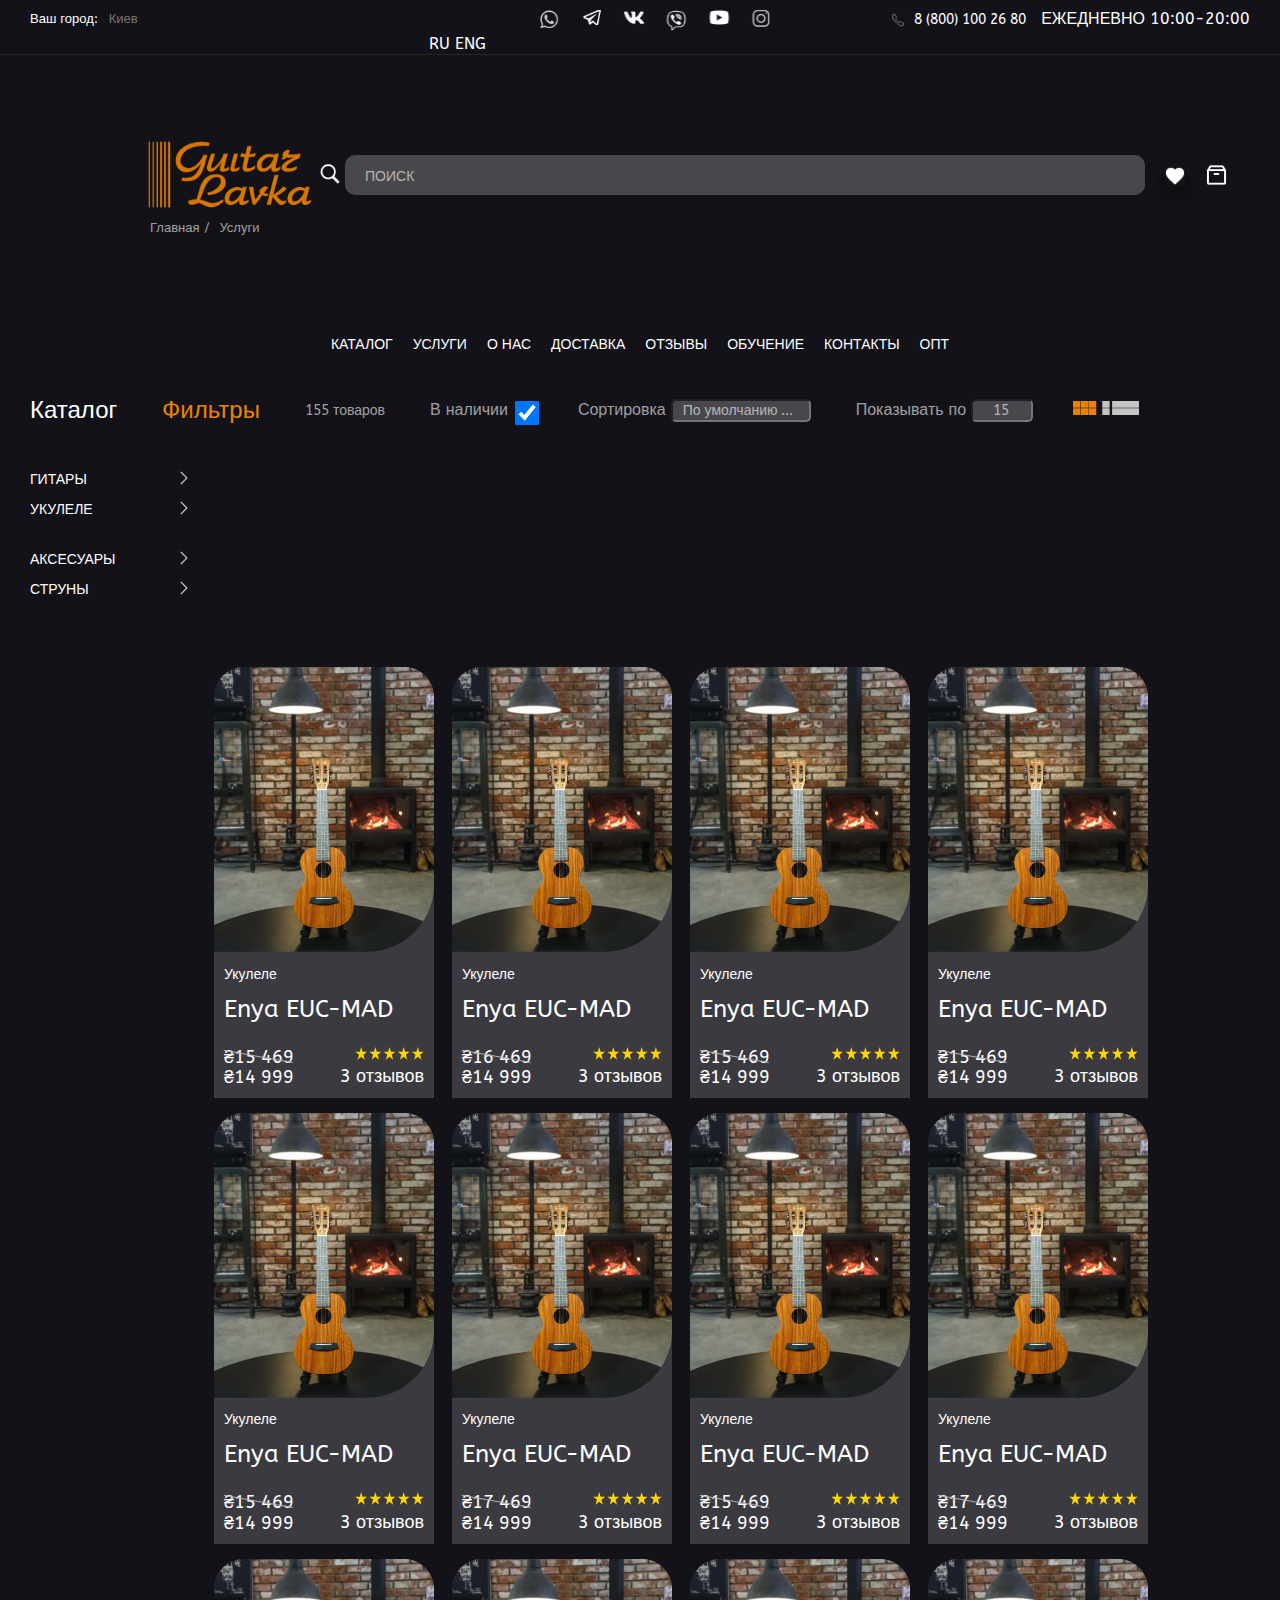
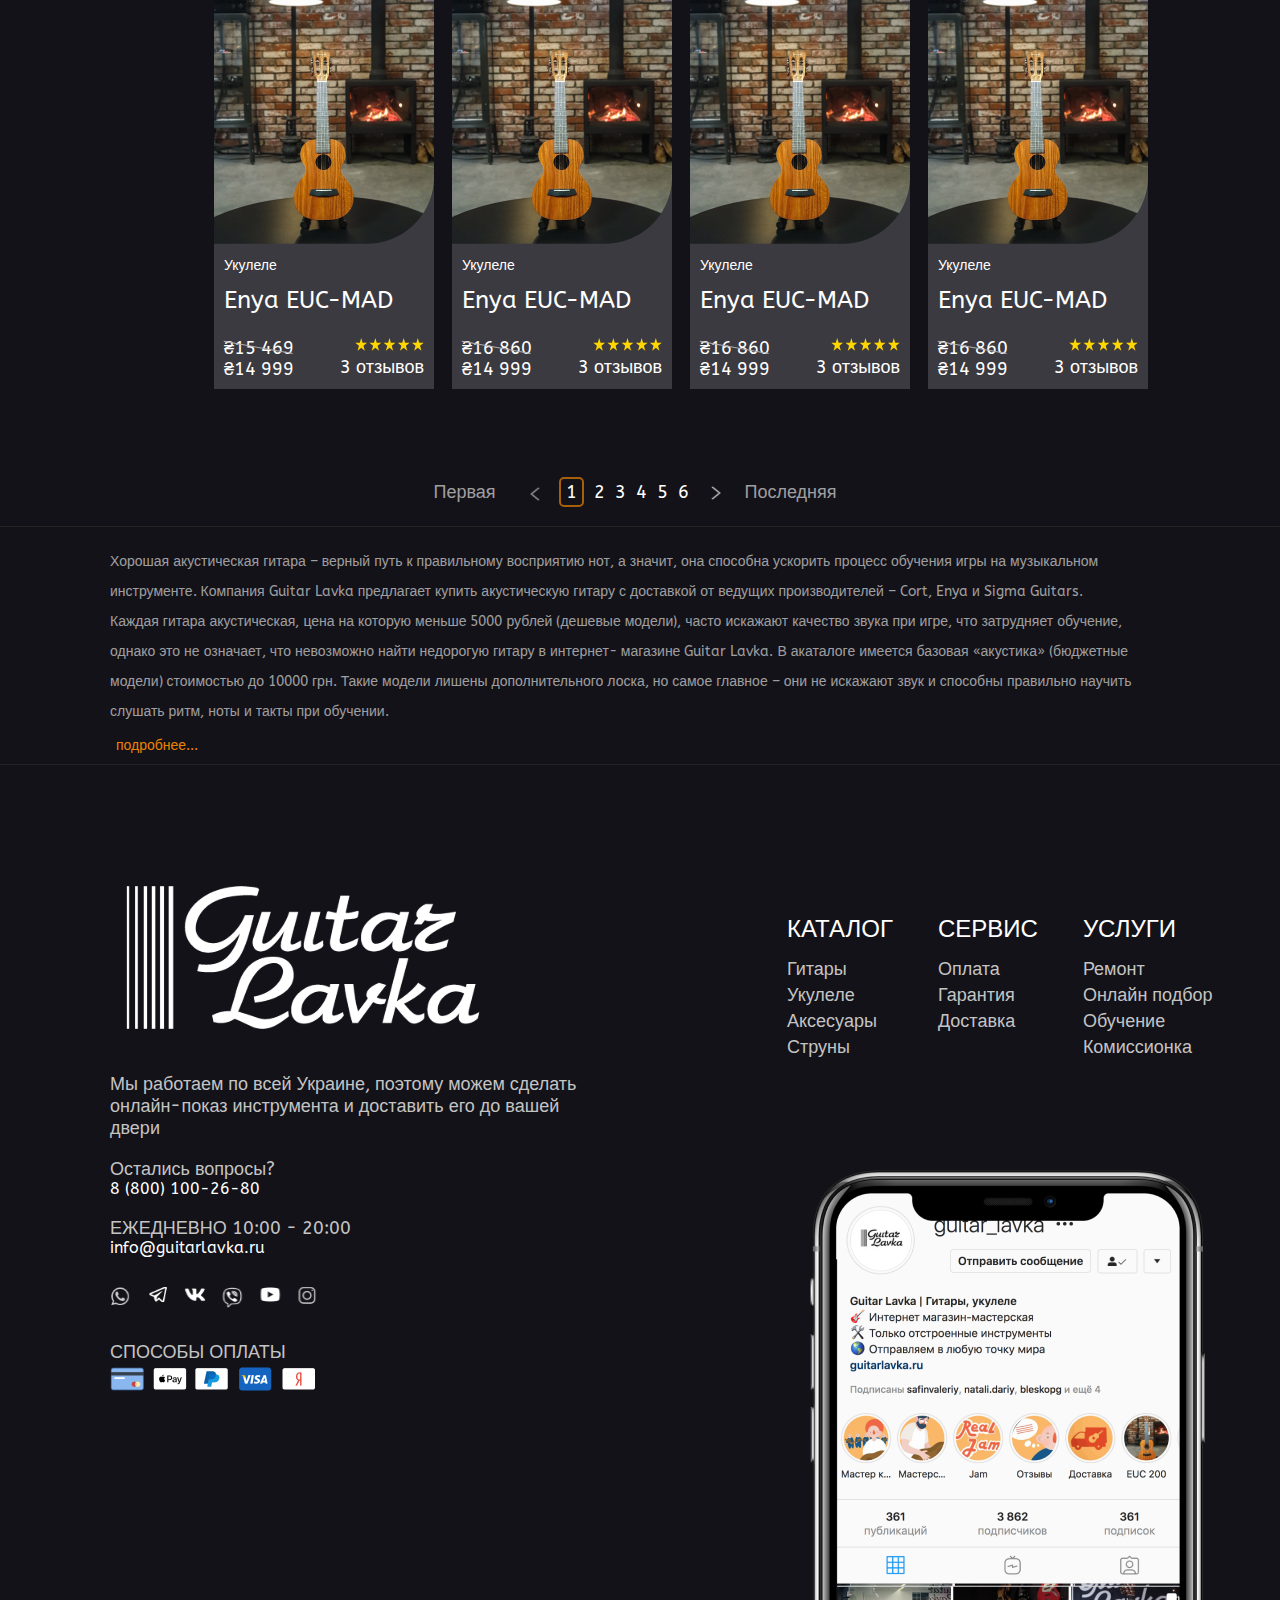
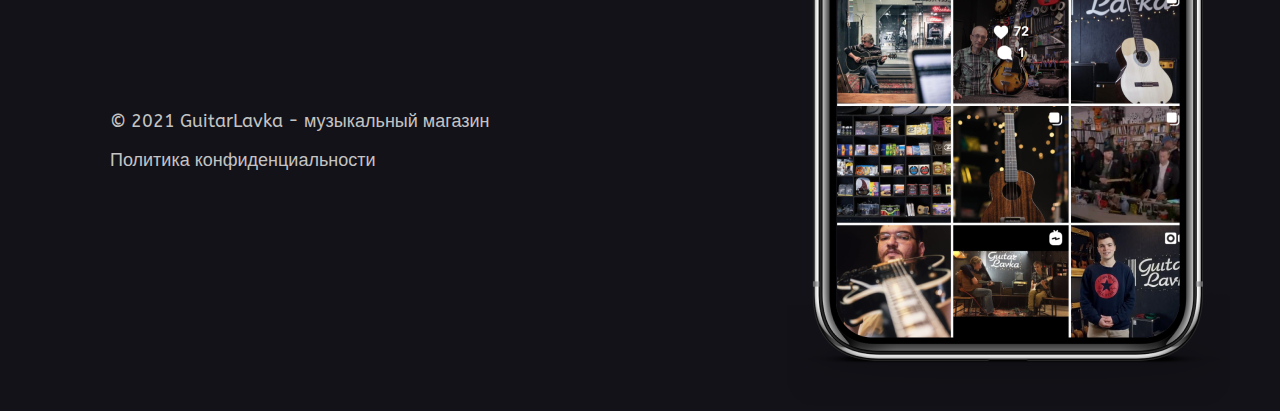
==== commit d6cd4cc9: "Add files via upload" ====
--- a/catalog.html
+++ b/catalog.html
@@ -42,6 +42,10 @@
 							<img src="images/instagram.svg" alt="photo" class="footer__socials-img">
 						</a></li>
 				</ul>
+				<div class="box__lang">
+					<a href="catalog.html" class="box__lang-ru box__lang-active">RU</a>
+					<a href="catalog-eng.html" class="box__lang-eng">ENG</a>
+				</div>
 			</div>
 			<div class="header__worktime">
 				<a href="tel:88001002680" class="header__worktime-link"> 8 (800) 100 26 80</a> ЕЖЕДНЕВНО 10:00-20:00 </li>
